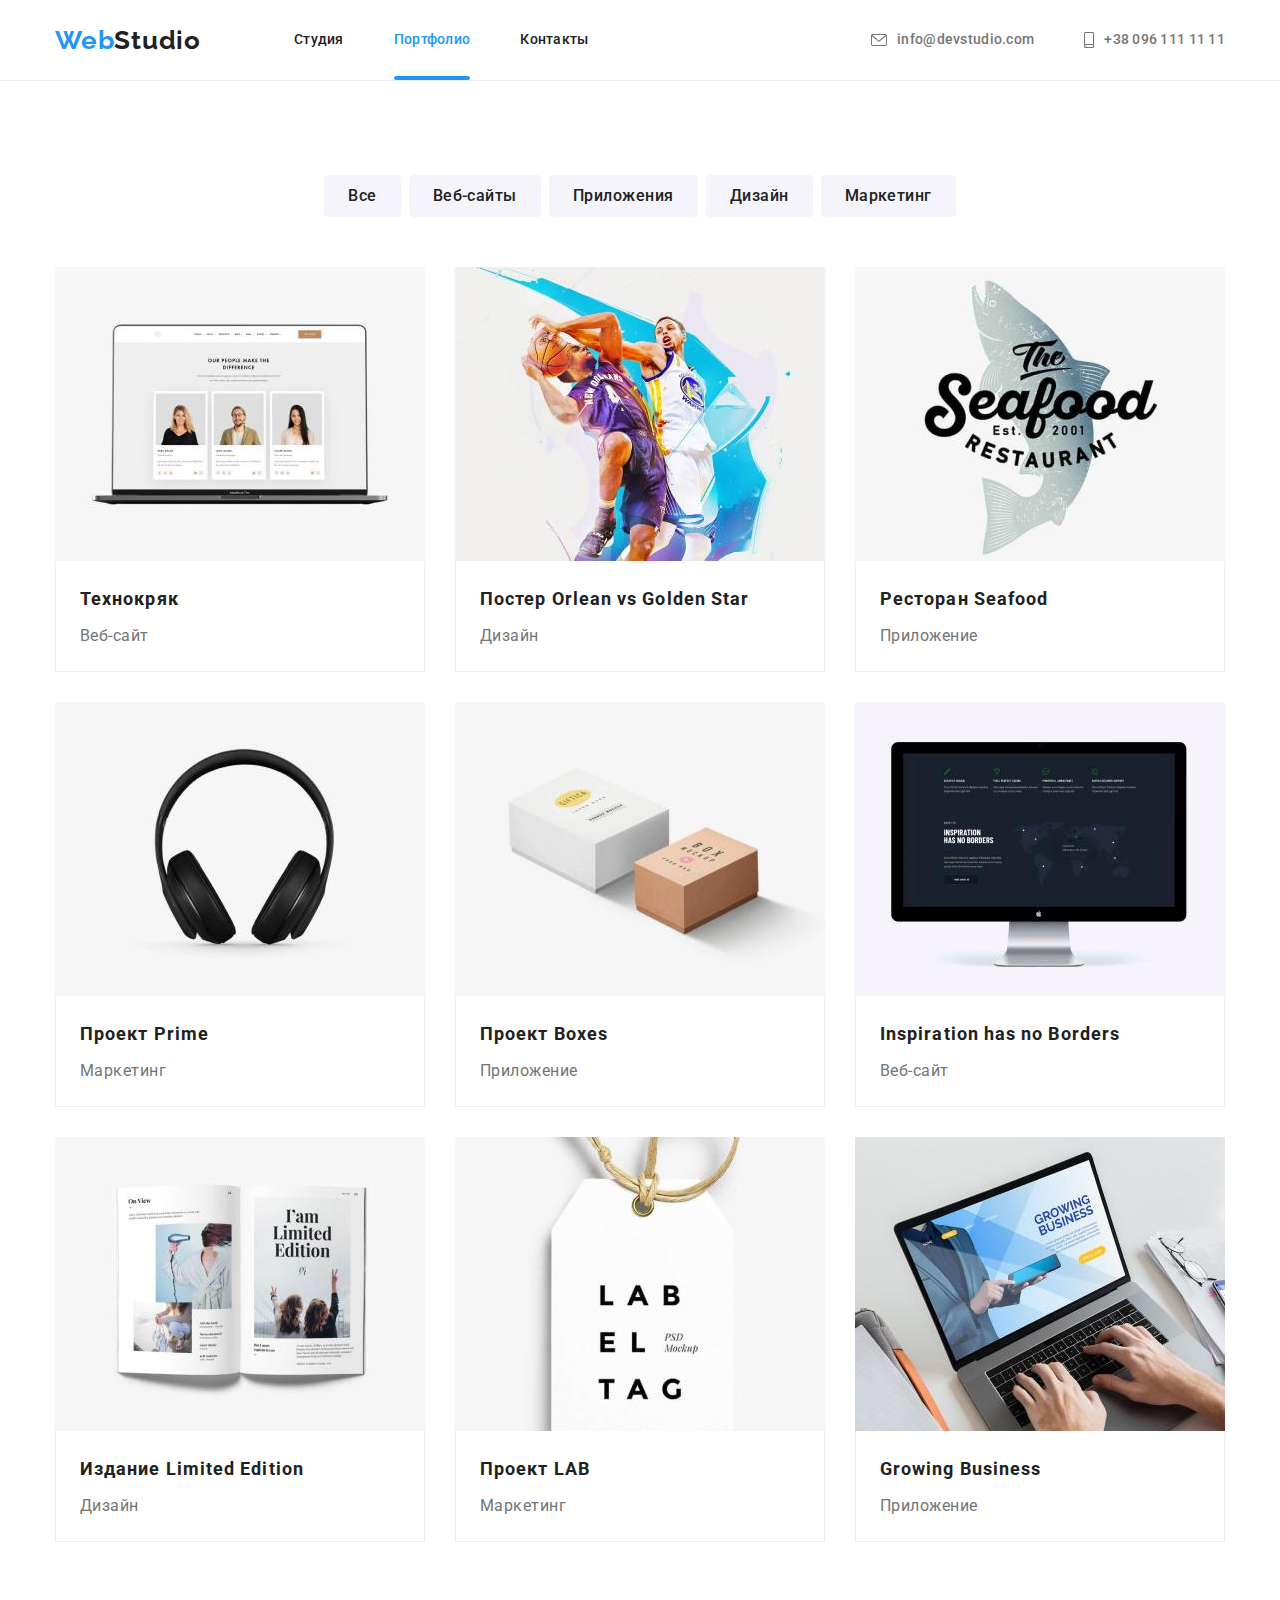
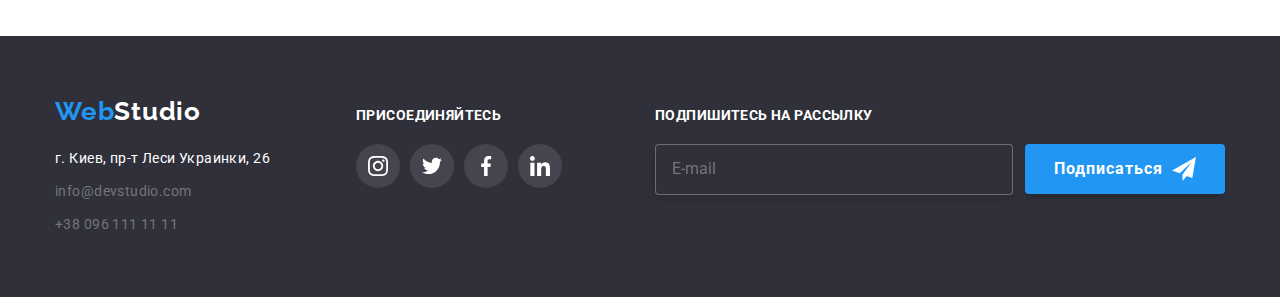
==== portfolio.html @ 4d1f136a "Implemented BEM" ====
<!DOCTYPE html>
<html lang="ru">
  <head>
    <meta charset="UTF-8" />
    <meta http-equiv="X-UA-Compatible" content="IE=edge" />
    <meta name="viewport" content="width=device-width, initial-scale=1.0" />
    <title>Портфолио</title>
    <link rel="preconnect" href="https://fonts.googleapis.com" />
    <link rel="preconnect" href="https://fonts.gstatic.com" crossorigin />
    <link
      href="https://fonts.googleapis.com/css2?family=Raleway:wght@700&family=Roboto:wght@400;500;700;900&display=swap"
      rel="stylesheet"
    />
    <link
      rel="stylesheet"
      href="https://cdnjs.cloudflare.com/ajax/libs/modern-normalize/1.1.0/modern-normalize.css"
    />
    <link rel="stylesheet" href="./css/styles.css" />
  </head>
  <body>
    <!--Шапка сайта-->
    <header class="header">
      <div class="header-container container">
        <a href="./index.html" class="logo header__logo link"
          >Web<span class="header__logo--black">Studio</span></a
        >
        <nav class="site-nav">
          <ul class="site-nav__list">
            <li class="site-nav__item">
              <a class="site-nav__link" href="./index.html">Студия</a>
            </li>
            <li class="site-nav__item">
              <a class="site-nav__link current" href="./portfolio.html"
                >Портфолио</a
              >
            </li>
            <li class="site-nav__item">
              <a class="site-nav__link" href="">Контакты</a>
            </li>
          </ul>
        </nav>
        <ul class="contact-list">
          <li class="contact__item">
            <a class="contact__link" href="mailto:info@devstudio.com"
              ><svg class="contact__icon" width="16px" height="12px">
                <use
                  href="./images/symbol-defs.svg#icon-contact-envelope"
                ></use>
              </svg>
              info@devstudio.com</a
            >
          </li>
          <li class="contact__item">
            <a class="contact__link" href="tel:+380961111111"
              ><svg class="contact__icon" width="10px" height="16px">
                <use
                  href="./images/symbol-defs.svg#icon-contact-smartphone"
                ></use>
              </svg>
              +38 096 111 11 11</a
            >
          </li>
        </ul>
      </div>
    </header>
    <!-- Содержимое сайта -->
    <main>
      <!-- Портфолио -->
      <section class="section">
        <div class="container">
          <h1 class="visually-hidden">Наше портфолио</h1>
          <ul class="filter__list">
            <li class="filter__item">
              <button class="filter__btn" type="button">Все</button>
            </li>
            <li class="filter__item">
              <button class="filter__btn" type="button">Веб-сайты</button>
            </li>
            <li class="filter__item">
              <button class="filter__btn" type="button">Приложения</button>
            </li>
            <li class="filter__item">
              <button class="filter__btn" type="button">Дизайн</button>
            </li>
            <li class="filter__item">
              <button class="filter__btn" type="button">Маркетинг</button>
            </li>
          </ul>
          <ul class="portfolio">
            <li class="portfolio__item">
              <a class="portfolio__link" href="">
                <div class="portfolio__card-wrap">
                  <img
                    src="./images/portfolio-1.jpg"
                    alt="Веб-сайт Технокряк"
                    width="370"
                    height="294"
                  />
                  <p class="portfolio__card-overview">
                    Технокряк это современная площадка распространения
                    коронавируса. Компании используют эту платформу для
                    цифрового шпионажа и атак на защищённые сервера конкурентов.
                  </p>
                </div>
                <div class="portfolio__card">
                  <h2 class="portfolio__title">Технокряк</h2>
                  <p class="portfolio__text">Веб-сайт</p>
                </div>
              </a>
            </li>
            <li class="portfolio__item">
              <a class="portfolio__link" href="">
                <div class="portfolio__card-wrap">
                  <img
                    src="./images/portfolio-2.jpg"
                    alt="Дизайн баскетбольного постера"
                    width="370"
                    height="294"
                  />
                  <p class="portfolio__card-overview">
                    Lorem, ipsum dolor sit amet consectetur adipisicing elit.
                    Iure excepturi dolore esse tempora ex error dicta autem
                    officiis, itaque doloremque!
                  </p>
                </div>
                <div class="portfolio__card">
                  <h2 class="portfolio__title">
                    Постер <span lang="en">Orlean vs Golden Star</span>
                  </h2>
                  <p class="portfolio__text">Дизайн</p>
                </div>
              </a>
            </li>
            <li class="portfolio__item">
              <a class="portfolio__link" href="">
                <div class="portfolio__card-wrap">
                  <img
                    src="./images/portfolio-3.jpg"
                    alt="Приложение для ресторана морской кухни"
                    width="370"
                    height="294"
                  />
                  <p class="portfolio__card-overview">
                    Lorem, ipsum dolor sit amet consectetur adipisicing elit.
                    Iure excepturi dolore esse tempora ex error dicta autem
                    officiis, itaque doloremque!
                  </p>
                </div>
                <div class="portfolio__card">
                  <h2 class="portfolio__title">
                    Ресторан <span lang="en">Seafood</span>
                  </h2>
                  <p class="portfolio__text">Приложение</p>
                </div>
              </a>
            </li>
            <li class="portfolio__item">
              <a class="portfolio__link" href="">
                <div class="portfolio__card-wrap">
                  <img
                    src="./images/portfolio-4.jpg"
                    alt="Маркетинг товаров"
                    width="370"
                    height="294"
                  />
                  <p class="portfolio__card-overview">
                    Lorem, ipsum dolor sit amet consectetur adipisicing elit.
                    Iure excepturi dolore esse tempora ex error dicta autem
                    officiis, itaque doloremque!
                  </p>
                </div>
                <div class="portfolio__card">
                  <h2 class="portfolio__title">
                    Проект <span lang="en">Prime</span>
                  </h2>
                  <p class="portfolio__text">Маркетинг</p>
                </div>
              </a>
            </li>
            <li class="portfolio__item">
              <a class="portfolio__link" href="">
                <div class="portfolio__card-wrap">
                  <img
                    src="./images/portfolio-5.jpg"
                    alt="Приложение Проект Коробки"
                    width="370"
                    height="294"
                  />
                  <p class="portfolio__card-overview">
                    Lorem, ipsum dolor sit amet consectetur adipisicing elit.
                    Iure excepturi dolore esse tempora ex error dicta autem
                    officiis, itaque doloremque!
                  </p>
                </div>
                <div class="portfolio__card">
                  <h2 class="portfolio__title">
                    Проект <span lang="en">Boxes</span>
                  </h2>
                  <p class="portfolio__text">Приложение</p>
                </div>
              </a>
            </li>
            <li class="portfolio__item">
              <a class="portfolio__link" href="">
                <div class="portfolio__card-wrap">
                  <img
                    src="./images/portfolio-6.jpg"
                    alt="Веб-сайт"
                    width="370"
                    height="294"
                  />
                  <p class="portfolio__card-overview">
                    Lorem, ipsum dolor sit amet consectetur adipisicing elit.
                    Iure excepturi dolore esse tempora ex error dicta autem
                    officiis, itaque doloremque!
                  </p>
                </div>
                <div class="portfolio__card">
                  <h2 class="portfolio__title" lang="en">
                    Inspiration has no Borders
                  </h2>
                  <p class="portfolio__text">Веб-сайт</p>
                </div>
              </a>
            </li>
            <li class="portfolio__item">
              <a class="portfolio__link" href="">
                <div class="portfolio__card-wrap">
                  <img
                    src="./images/portfolio-7.jpg"
                    alt="Дизайн журнала"
                    width="370"
                    height="294"
                  />
                  <p class="portfolio__card-overview">
                    Lorem, ipsum dolor sit amet consectetur adipisicing elit.
                    Iure excepturi dolore esse tempora ex error dicta autem
                    officiis, itaque doloremque!
                  </p>
                </div>
                <div class="portfolio__card">
                  <h2 class="portfolio__title">
                    Издание <span lang="en">Limited Edition</span>
                  </h2>
                  <p class="portfolio__text">Дизайн</p>
                </div>
              </a>
            </li>
            <li class="portfolio__item">
              <a class="portfolio__link" href="">
                <div class="portfolio__card-wrap">
                  <img
                    src="./images/portfolio-8.jpg"
                    alt="Дизайн бренда"
                    width="370"
                    height="294"
                  />
                  <p class="portfolio__card-overview">
                    Lorem, ipsum dolor sit amet consectetur adipisicing elit.
                    Iure excepturi dolore esse tempora ex error dicta autem
                    officiis, itaque doloremque!
                  </p>
                </div>
                <div class="portfolio__card">
                  <h2 class="portfolio__title">Проект <span>LAB</span></h2>
                  <p class="portfolio__text">Маркетинг</p>
                </div>
              </a>
            </li>
            <li class="portfolio__item">
              <a class="portfolio__link" href="">
                <div class="portfolio__card-wrap">
                  <img
                    src="./images/portfolio-9.jpg"
                    alt="Приложение для развития бизнеса"
                    width="370"
                    height="294"
                  />
                  <p class="portfolio__card-overview">
                    Lorem, ipsum dolor sit amet consectetur adipisicing elit.
                    Iure excepturi dolore esse tempora ex error dicta autem
                    officiis, itaque doloremque!
                  </p>
                </div>
                <div class="portfolio__card">
                  <h2 class="portfolio__title" lang="en">Growing Business</h2>
                  <p class="portfolio__text">Приложение</p>
                </div>
              </a>
            </li>
          </ul>
        </div>
      </section>
    </main>
    <!--Подвал сайта-->
    <footer class="footer">
      <div class="footer-container container">
        <div class="footer-address">
          <a href="./index.html" class="logo footer__logo link"
            >Web<span class="footer__logo--white">Studio</span></a
          >
          <address class="address">
            <ul class="address__list">
              <li class="address__item">
                <a
                  class="address__link text-white"
                  href="https://www.google.com/maps/place/%D0%B1%D1%83%D0%BB.+%D0%9B%D0%B5%D1%81%D0%B8+%D0%A3%D0%BA%D1%80%D0%B0%D0%B8%D0%BD%D0%BA%D0%B8,+26,+%D0%9A%D0%B8%D0%B5%D0%B2,+%D0%A3%D0%BA%D1%80%D0%B0%D0%B8%D0%BD%D0%B0,+02000/@50.4265841,30.5361971,17z/data=!3m1!4b1!4m5!3m4!1s0x40d4cf0e033ecbe9:0x57a4dffefec77da0!8m2!3d50.4265807!4d30.5383858"
                  target="_blank"
                  rel="noreferrer noopener"
                  >г. Киев, пр-т Леси Украинки, 26</a
                >
              </li>
              <li class="address__item">
                <a
                  class="address__link text-grey"
                  href="mailto:info@devstudio.com"
                  >info@devstudio.com</a
                >
              </li>
              <li class="address__item">
                <a class="address__link text-grey" href="tel:+380961111111"
                  >+38 096 111 11 11</a
                >
              </li>
            </ul>
          </address>
        </div>
        <div class="footer-social">
          <h2 class="footer__title">Присоединяйтесь</h2>
          <ul class="social-list">
            <li class="social__item">
              <a class="social__link social__link--gray-background" href=""
                ><svg
                  class="social__icon social__icon--white"
                  width="20px"
                  height="20px"
                >
                  <use href="./images/symbol-defs.svg#icon-instagram"></use>
                </svg>
              </a>
            </li>
            <li class="social__item">
              <a class="social__link social__link--gray-background" href=""
                ><svg
                  class="social__icon social__icon--white"
                  width="20px"
                  height="20px"
                >
                  <use href="./images/symbol-defs.svg#icon-twitter"></use>
                </svg>
              </a>
            </li>
            <li class="social__item">
              <a class="social__link social__link--gray-background" href=""
                ><svg
                  class="social__icon social__icon--white"
                  width="20px"
                  height="20px"
                >
                  <use href="./images/symbol-defs.svg#icon-facebook"></use>
                </svg>
              </a>
            </li>
            <li class="social__item">
              <a class="social__link social__link--gray-background" href=""
                ><svg
                  class="social__icon social__icon--white"
                  width="20px"
                  height="20px"
                >
                  <use href="./images/symbol-defs.svg#icon-linkedin"></use>
                </svg>
              </a>
            </li>
          </ul>
        </div>
        <div class="subscribe">
          <h2 class="footer__title">Подпишитесь на рассылку</h2>
          <form
            action="#"
            class="subscribe__form"
            name="subscribe-form"
            autocomplete="on"
          >
            <label class="subscribe__email-field" for="email">
              <input
                class="subscribe__email-input"
                type="email"
                name="email"
                placeholder="E-mail"
                pattern="[a-z0-9._%+-]+@[a-z0-9.-]+\.[a-z]{2,4}$"
                title="mail@gmail.com"
              />
            </label>
            <button class="btn subscribe__button" type="submit">
              Подписаться
              <svg class="icon-subscribe" width="24px" height="24px">
                <use href="./images/symbol-defs.svg#icon-subscribe"></use>
              </svg>
            </button>
          </form>
        </div>
      </div>
    </footer>
  </body>
</html>
---- css/styles.css ----
:root {
  --active-color: #2196f3;
  --hover-color: #188ce8;
  --inactive-color: #f5f4fa;
  --white: #ffffff;
  --primary-font-color: #212121;
  --secondary-font-color: #757575;
  --background-grey-color: #2f303a;
}

/* Обнуление и установка блочной модели на весь документ */

*,
*::before,
*::after {
  box-sizing: border-box;
}

h1,
h2,
h3,
h4,
h5,
h6,
p,
ul {
  padding: 0;
  margin: 0;
}

ul {
  list-style: none;
}

a {
  text-decoration: none;
}

/* Common styles */

body {
  font-family: 'roboto', sans-serif;
}

button {
  cursor: pointer;
}

.btn {
  font-weight: 700;
  font-size: 16px;
  line-height: 1.88;
  letter-spacing: 0.06em;
  box-shadow: 0px 4px 4px rgba(0, 0, 0, 0.15);
  border-radius: 4px;
  border: transparent;
  color: var(--white);
  background-color: var(--active-color);
  min-width: 200px;
  height: 50px;
  transition: background-color 250ms cubic-bezier(0.4, 0, 0.2, 1);
}

.btn:hover,
.btn:focus {
  background-color: var(--hover-color);
}

.container {
  width: 1200px;
  padding-left: 15px;
  padding-right: 15px;
  margin-left: auto;
  margin-right: auto;
}

img {
  display: block;
  max-width: 100%;
  height: auto;
}

.section {
  padding-top: 94px;
  padding-bottom: 94px;
}

.section-title {
  font-weight: 700;
  font-size: 36px;
  line-height: 1.67;
  letter-spacing: 0.03em;
  color: var(--primary-font-color);
  margin-bottom: 50px;
  text-align: center;
}

.text-white {
  color: var(--white);
}

.text-grey {
  color: var(--secondary-font-color);
}

.visually-hidden {
  position: absolute;
  white-space: nowrap;
  width: 1px;
  height: 1px;
  overflow: hidden;
  border: 0;
  padding: 0;
  clip: rect(0 0 0 0);
  clip-path: inset(50%);
  margin: -1px;
}

/* Header and Footer logo */

.logo {
  font-family: 'raleway', sans-serif;
  font-weight: 700;
  font-size: 26px;
  line-height: 1.19;
  letter-spacing: 0.03em;
  color: var(--active-color);
}

.header__logo {
  margin-right: 93px;
}

.header__logo--black {
  color: var(--primary-font-color);
}

.footer__logo {
  margin-bottom: 20px;
  display: block;
}

.footer__logo--white {
  color: var(--white);
}

/* Header */

.header {
  border-bottom: 1px solid #ececec;
}

.header-container {
  display: flex;
  align-items: center;
}

.site-nav__list {
  display: flex;
}

.site-nav__item:not(:last-child) {
  margin-right: 50px;
}

.site-nav__link {
  font-weight: 500;
  font-size: 14px;
  line-height: 1.14;
  letter-spacing: 0.02em;
  color: var(--primary-font-color);
  display: block;
  padding-top: 32px;
  padding-bottom: 32px;

  transition: color 250ms cubic-bezier(0.4, 0, 0.2, 1);
}

.site-nav__link:hover,
.site-nav__link:focus {
  color: var(--active-color);
}

.site-nav__link.current {
  position: relative;
  color: var(--active-color);
}

.site-nav__link.current::after {
  position: absolute;
  content: '';
  background-color: var(--active-color);
  width: 100%;
  height: 4px;
  border-radius: 2px;
  left: 0;
  bottom: 0;
}

.contact-list {
  display: flex;
  margin-left: auto;
}

.contact__item:not(:last-child) {
  margin-right: 50px;
}

.contact__link {
  font-weight: 500;
  font-size: 14px;
  line-height: 1.14;
  letter-spacing: 0.02em;
  color: var(--secondary-font-color);
  display: flex;
  align-items: center;
  padding-top: 32px;
  padding-bottom: 32px;

  transition: color 250ms cubic-bezier(0.4, 0, 0.2, 1);
}

.contact__icon {
  margin-right: 10px;
  fill: currentColor;
}

.contact__link:hover,
.contact__link:focus {
  color: var(--active-color);
}

/* Hero section */

.overlay {
  padding: 200px 0;
  max-width: 1600px;
  margin-left: auto;
  margin-right: auto;
  background-color: var(--background-grey-color);
  background-image: linear-gradient(
      to right,
      rgba(47, 48, 58, 0.4),
      rgba(47, 48, 58, 0.4)
    ),
    url(../images/hero-bgd.jpg);
  background-size: cover;
  background-repeat: no-repeat;
  background-position: center;
}

.hero-container {
  display: flex;
  flex-direction: column;
}

.hero__title {
  display: block;
  font-weight: 900;
  font-size: 44px;
  line-height: 1.5;
  letter-spacing: 0.06em;
  text-transform: uppercase;
  color: var(--white);
  max-width: 696px;
  text-align: center;
  margin-bottom: 30px;
  margin-left: auto;
  margin-right: auto;
}

.hero__btn {
  display: inline-block;
  margin-left: auto;
  margin-right: auto;
}

/* Work methods */

.methods-list {
  display: flex;
}

.methods__item:not(:last-child) {
  margin-right: 30px;
}

.methods__title {
  font-weight: 700;
  font-size: 14px;
  line-height: 1.14;
  letter-spacing: 0.03em;
  text-transform: uppercase;
  color: var(--primary-font-color);
  width: 270px;
  margin-bottom: 10px;
}

.methods__info {
  font-size: 14px;
  line-height: 1.71;
  letter-spacing: 0.03em;
  color: var(--secondary-font-color);
  width: 270px;
}

.methods__icon {
  display: flex;
  width: 100%;
  height: 120px;
  margin-bottom: 30px;
  background-color: var(--inactive-color);
  border-radius: 4px;
  align-items: center;
  justify-content: center;
}

/* Activities section */

.activities {
  padding-top: 0;
}

.activities-list {
  display: flex;
  justify-content: space-between;
}

.activities__item {
  position: relative;
}

.activities__title {
  position: absolute;
  bottom: 0;
  left: 0;

  display: flex;
  align-items: center;
  justify-content: center;
  width: 100%;
  height: 70px;

  font-weight: 700;
  font-size: 14px;
  line-height: 1.14;
  letter-spacing: 0.03em;
  text-transform: uppercase;
  color: var(--white);
  background-color: rgba(47, 48, 58, 0.8);
}

/* Team section */

.team {
  background-color: var(--inactive-color);
}

.team-list {
  display: flex;
}

.team__item {
  background-color: var(--white);
  box-shadow: 0px 1px 3px rgba(0, 0, 0, 0.12), 0px 1px 1px rgba(0, 0, 0, 0.14),
    0px 2px 1px rgba(0, 0, 0, 0.2);
  border-radius: 0px 0px 4px 4px;
}

.team__item:not(:last-child) {
  margin-right: 30px;
}

.team__info {
  padding-top: 30px;
  padding-bottom: 30px;
}

.team__name {
  font-weight: 500;
  font-size: 16px;
  line-height: 1.19;
  letter-spacing: 0.03em;
  color: var(--primary-font-color);
  text-align: center;
  margin-bottom: 10px;
}

.team__role {
  font-size: 16px;
  line-height: 1.19;
  letter-spacing: 0.03em;
  color: var(--secondary-font-color);
  text-align: center;
  margin-bottom: 16px;
}

.social-list {
  display: flex;
  align-items: center;
  justify-content: center;
}

.social__item {
  width: 44px;
  height: 44px;
  border-radius: 50%;
}

.social__item:not(:last-child) {
  margin-right: 10px;
}

.social__link {
  display: flex;
  width: 100%;
  height: 100%;
  border-radius: 50%;
  align-items: center;
  justify-content: center;

  transition: background-color 250ms cubic-bezier(0.4, 0, 0.2, 1);
}

.social__link:hover,
.social__link:focus {
  background-color: var(--active-color);
}

.social__icon {
  fill: #afb1b8;

  transition: fill 250ms cubic-bezier(0.4, 0, 0.2, 1);
}

.social__link:hover .social-icon,
.social__link:focus .social-icon {
  fill: var(--white);
}

/* Client section */

.client__list {
  display: flex;
  justify-content: space-between;
}

.client__item {
  display: block;
  height: 92px;
}

.client__link {
  display: flex;
  justify-content: center;
  align-items: center;
  width: 170px;
  height: 92px;
  border: 1px solid #afb1b8;
  border-radius: 4px;

  transition: border 250ms cubic-bezier(0.4, 0, 0.2, 1);
}

.client__logo {
  fill: #afb1b8;

  transition: fill 250ms cubic-bezier(0.4, 0, 0.2, 1);
}

.client__link:hover,
.client__link:focus {
  border: 1px solid var(--active-color);
}

.client__link:hover .client__logo,
.client__link:focus .client__logo {
  fill: var(--active-color);
}

/* Portfolio */

.filter__list {
  display: flex;
  justify-content: center;
  margin-bottom: 50px;
}

.filter__item:not(:last-child) {
  margin-right: 8px;
}

.filter__btn {
  display: inline-block;
  font-weight: 500;
  font-size: 16px;
  line-height: 1.63;
  letter-spacing: 0.03em;
  color: var(--primary-font-color);
  background-color: var(--inactive-color);
  padding: 6px 22px;
  border-radius: 4px;
  border-color: transparent;

  transition: background-color 250ms cubic-bezier(0.4, 0, 0.2, 1),
    color 250ms cubic-bezier(0.4, 0, 0.2, 1),
    box-shadow 250ms cubic-bezier(0.4, 0, 0.2, 1);
}

.filter__btn:focus,
.filter__btn:hover {
  color: var(--white);
  background-color: var(--active-color);
  box-shadow: 0px 3px 1px rgba(0, 0, 0, 0.1), 0px 1px 2px rgba(0, 0, 0, 0.08),
    0px 2px 2px rgba(0, 0, 0, 0.12);
}

.portfolio {
  display: flex;
  flex-wrap: wrap;
}

.portfolio__item {
  width: calc((100% - 60px) / 3);
  margin-right: 30px;
  margin-bottom: 30px;
  background: var(--white);
}

.portfolio__item:nth-child(3n) {
  margin-right: 0;
}

.portfolio__item:nth-last-child(-n + 3) {
  margin-bottom: 0;
}

.portfolio__link {
  display: block;
}

.portfolio__link:hover,
.portfolio__link:focus {
  box-shadow: 0px 1px 1px rgba(0, 0, 0, 0.12), 0px 4px 4px rgba(0, 0, 0, 0.06),
    1px 4px 6px rgba(0, 0, 0, 0.16);
}

.portfolio__link:hover .portfolio__card-overview,
.portfolio__link:focus .portfolio__card-overview {
  transform: translateY(0);
}

.portfolio__card-wrap {
  position: relative;
  overflow: hidden;
}

.portfolio__card-overview {
  display: block;
  overflow: hidden;
  position: absolute;
  bottom: 0;
  left: 0;
  width: 100%;
  height: 100%;
  padding: 63px 24px;
  font-weight: 400;
  font-size: 18px;
  line-height: 1.56;
  letter-spacing: 0.03em;
  color: var(--white);
  background-color: rgba(33, 150, 243, 0.9);

  transform: translateY(100%);
  transition: transform 250ms cubic-bezier(0.4, 0, 0.2, 1);
}

.portfolio__card {
  border-left: 1px solid #eee;
  border-right: 1px solid #eee;
  border-bottom: 1px solid #eee;
  padding: 20px 24px;
}

.portfolio__title {
  font-weight: 700;
  font-size: 18px;
  line-height: 2;
  letter-spacing: 0.06em;
  color: var(--primary-font-color);
  margin-bottom: 4px;
}

.portfolio__text {
  font-size: 16px;
  line-height: 1.88;
  letter-spacing: 0.03em;
  color: var(--secondary-font-color);
}

/* Footer */

.footer {
  background-color: var(--background-grey-color);
  padding: 60px 0;
}

.footer-container {
  display: flex;
  align-items: baseline;
}

.footer-address {
  flex-grow: 1;
  margin-right: 70px;
}

.address__link {
  font-size: 14px;
  font-style: normal;
  line-height: 1.71;
  letter-spacing: 0.03em;
  display: block;

  transition: color 250ms cubic-bezier(0.4, 0, 0.2, 1);
}

.address__item:not(:last-child) {
  margin-bottom: 9px;
}

.address__link:hover,
.address__link:focus {
  color: var(--active-color);
}

.footer-social {
  margin-right: 93px;
}

.footer__title {
  font-weight: 700;
  font-size: 14px;
  line-height: 1.14;
  letter-spacing: 0.03em;
  text-transform: uppercase;
  color: var(--white);
  margin-bottom: 20px;
}

.social__icon--white {
  fill: var(--white);
}

.social__link--gray-background {
  background-color: rgba(255, 255, 255, 0.1);
}

/* Sign-up field */

.subscribe__form {
  display: flex;
  align-items: center;
}

.subscribe__email-field {
  margin-right: 12px;
}

.subscribe__email-input {
  min-width: 358px;
  min-height: 50px;
  padding: 15px 16px;
  align-items: center;
  justify-content: center;
  color: var(--white);
  border: 1px solid rgba(255, 255, 255, 0.3);
  box-sizing: border-box;
  filter: drop-shadow(0px 4px 4px rgba(0, 0, 0, 0.15));
  border-radius: 4px;
  background: var(--background-grey-color);

  transition: border-color 250ms cubic-bezier(0.4, 0, 0.2, 1);
}

.subscribe__email-input:focus {
  outline: none;
  border-color: var(--active-color);
}

.subscribe__button {
  display: flex;
  align-items: center;
  justify-content: space-between;
  padding: 10px 29px;
}

/* Модальное окно и бэкдроп*/

.backdrop {
  position: fixed;
  top: 0;
  left: 0;
  width: 100%;
  height: 100%;
  background-color: rgba(0, 0, 0, 0.2);
  z-index: 2;

  opacity: 1;
  transition: opacity 250ms cubic-bezier(0.4, 0, 0.2, 1);
}

.backdrop.is-hidden {
  opacity: 0;
  pointer-events: none;
}

.backdrop.is-hidden .modal {
  transform: translate(-50%, -50%) scale(0.5);
}

.modal {
  position: absolute;
  top: 50%;
  left: 50%;
  transform: translate(-50%, -50%) scale(1);

  transition: transform 250ms cubic-bezier(0.4, 0, 0.2, 1);

  min-width: 528px;
  min-height: 581px;
  background-color: white;
  box-shadow: 0px 1px 3px rgba(0, 0, 0, 0.12), 0px 1px 1px rgba(0, 0, 0, 0.14),
    0px 2px 1px rgba(0, 0, 0, 0.2);
  border-radius: 4px;
}

.modal__close-btn {
  cursor: pointer;
  display: flex;
  justify-content: center;
  align-items: center;
  position: absolute;
  top: 8px;
  right: 8px;
  height: 30px;
  width: 30px;
  border-radius: 50%;
  border: 1px solid rgba(0, 0, 0, 0.1);
  background-color: white;
}

.modal__close-btn-icon {
  fill: black;
  transition: fill 250ms cubic-bezier(0.4, 0, 0.2, 1);
}

.modal__close-btn:hover .modal__close-btn-icon,
.modal__close-btn:focus .modal__close-btn-icon {
  fill: var(--active-color);
}

.modal__form {
  display: flex;
  flex-direction: column;
  padding: 40px;
}

.modal__form-header {
  font-weight: 700;
  font-size: 20px;
  line-height: 1.15;
  text-align: center;
  letter-spacing: 0.03em;
  margin-bottom: 12px;
  color: var(--primary-font-color);
}

.modal__form-wrapper {
  position: relative;
  margin-top: 4px;
  display: block;
}

.modal__form-input {
  width: 100%;
  height: 40px;
  padding-left: 38px;
  border: 1px solid rgba(33, 33, 33, 0.2);
  border-radius: 4px;
  transition: border-color 250ms cubic-bezier(0.4, 0, 0.2, 1);
}

.modal__form-input:focus {
  outline: none;
  border-color: var(--active-color);
}

.modal__form-input:focus + .modal__form-icon {
  fill: var(--active-color);
}

.modal__form-field {
  position: relative;
  font-size: 12px;
  line-height: 1.17;
  letter-spacing: 0.01em;
  color: var(--secondary-font-color);
  margin-bottom: 10px;
}

.modal__form-icon {
  display: inline-block;
  position: absolute;
  top: 50%;
  left: 15px;
  transform: translateY(-50%);
  transition: fill 250ms cubic-bezier(0.4, 0, 0.2, 1);
}

.modal__form-comment {
  display: block;
  padding: 12px 16px;
  margin-top: 4px;
  width: 100%;
  min-height: 120px;
  border: 1px solid rgba(33, 33, 33, 0.2);
  border-radius: 4px;
  resize: none;
  overflow: auto;
  transition: border-color 250ms cubic-bezier(0.4, 0, 0.2, 1);
}

.modal__form-comment::placeholder {
  font-size: 14px;
  line-height: 1.14;
  letter-spacing: 0.01em;
  color: rgba(117, 117, 117, 0.5);
}

.modal__form-comment:focus {
  outline: none;
  border-color: var(--active-color);
}

.modal__form-checkbox-label {
  display: flex;
  align-items: center;
  justify-content: center;
  margin-top: 10px;
  margin-bottom: 30px;
  font-size: 14px;
  line-height: 1.71;
  letter-spacing: 0.03em;
  color: var(--secondary-font-color);
}

.modal__form-checkbox-label::before {
  content: '';
  display: inline-block;
  width: 16px;
  height: 15px;
  border: 2px solid #303030;
  cursor: pointer;
  border-radius: 2px;
  margin-right: 7px;

  transition: border-color 250ms cubic-bezier(0.4, 0, 0.2, 1),
    background-color 250ms cubic-bezier(0.4, 0, 0.2, 1);
}

.modal__form-checkbox:checked + .modal__form-checkbox-label::before {
  background-color: var(--active-color);
  background-image: url('../images/icon-check.svg');
  background-position: center;
  border-color: var(--active-color);
}

.modal__terms-text {
  text-decoration: underline;
  color: var(--active-color);
  margin-left: 5px;
}

.modal__submit-button {
  display: block;
  margin-right: auto;
  margin-left: auto;
}
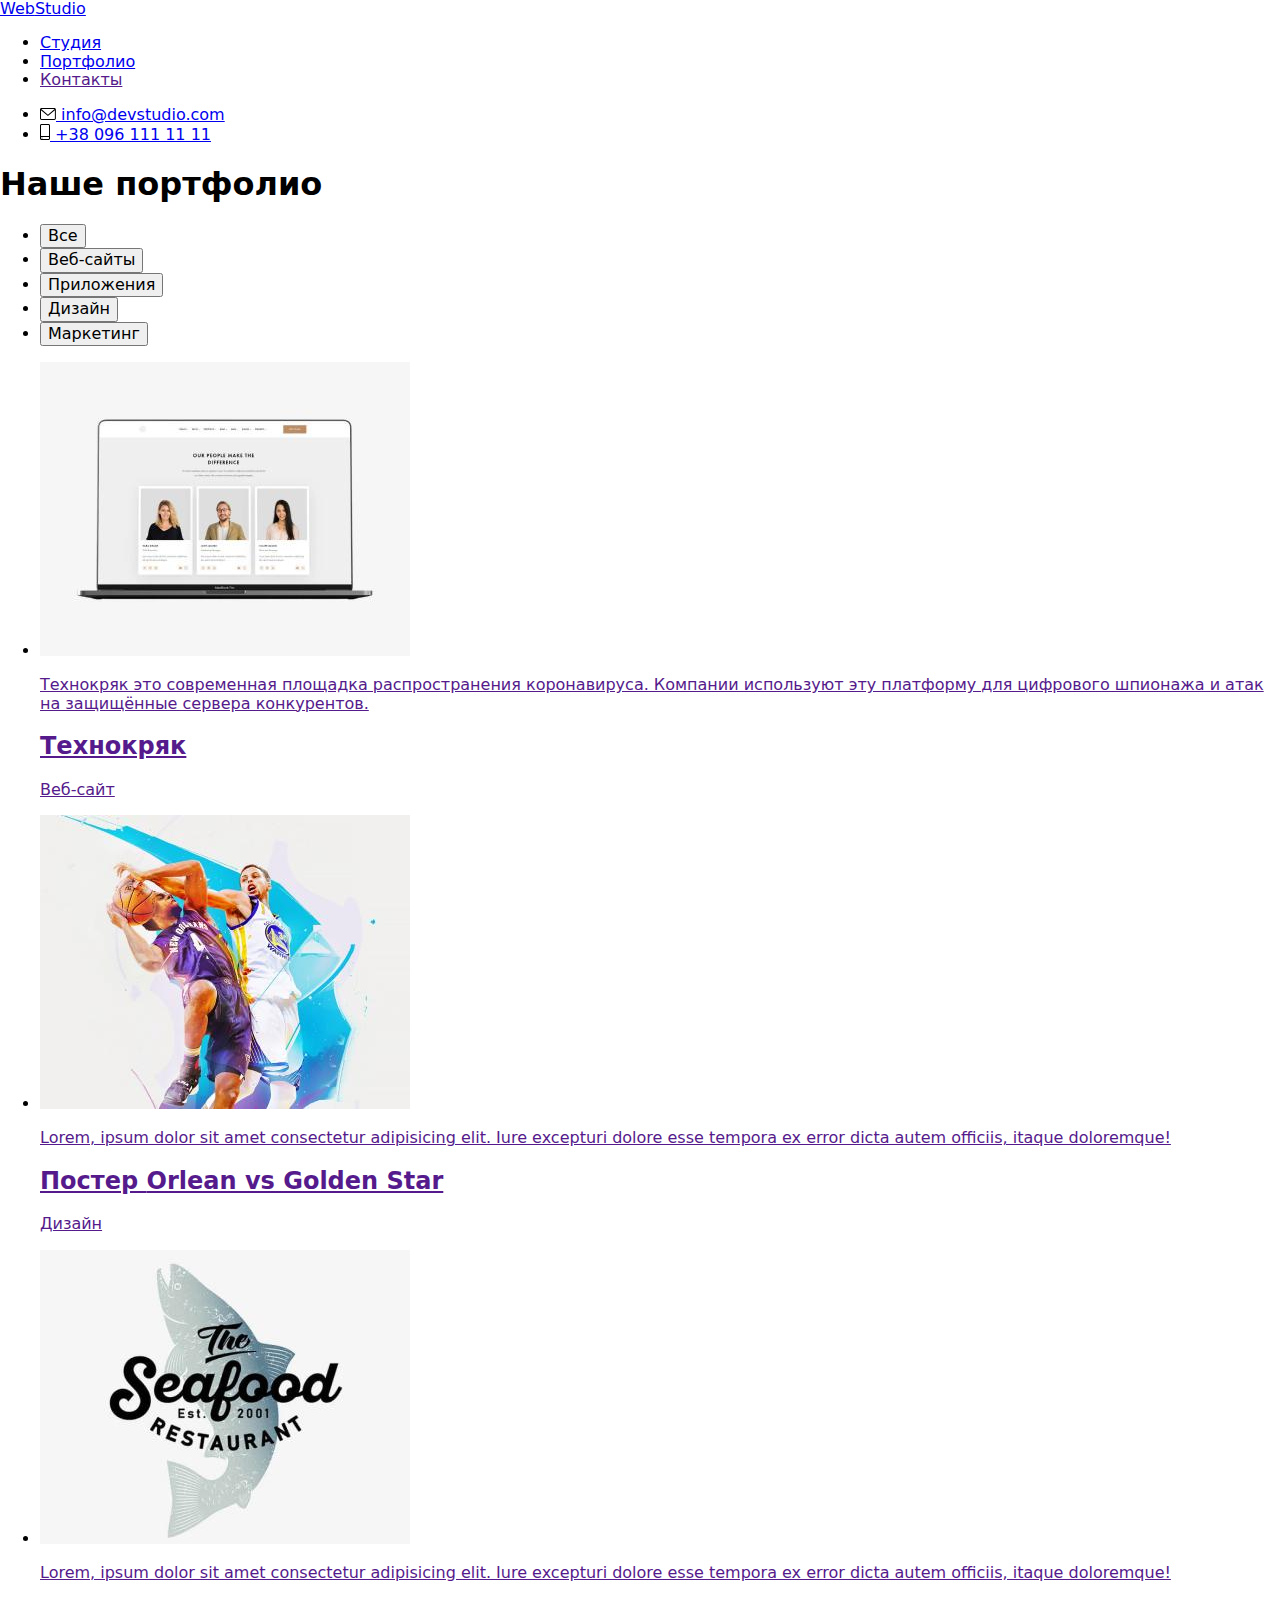
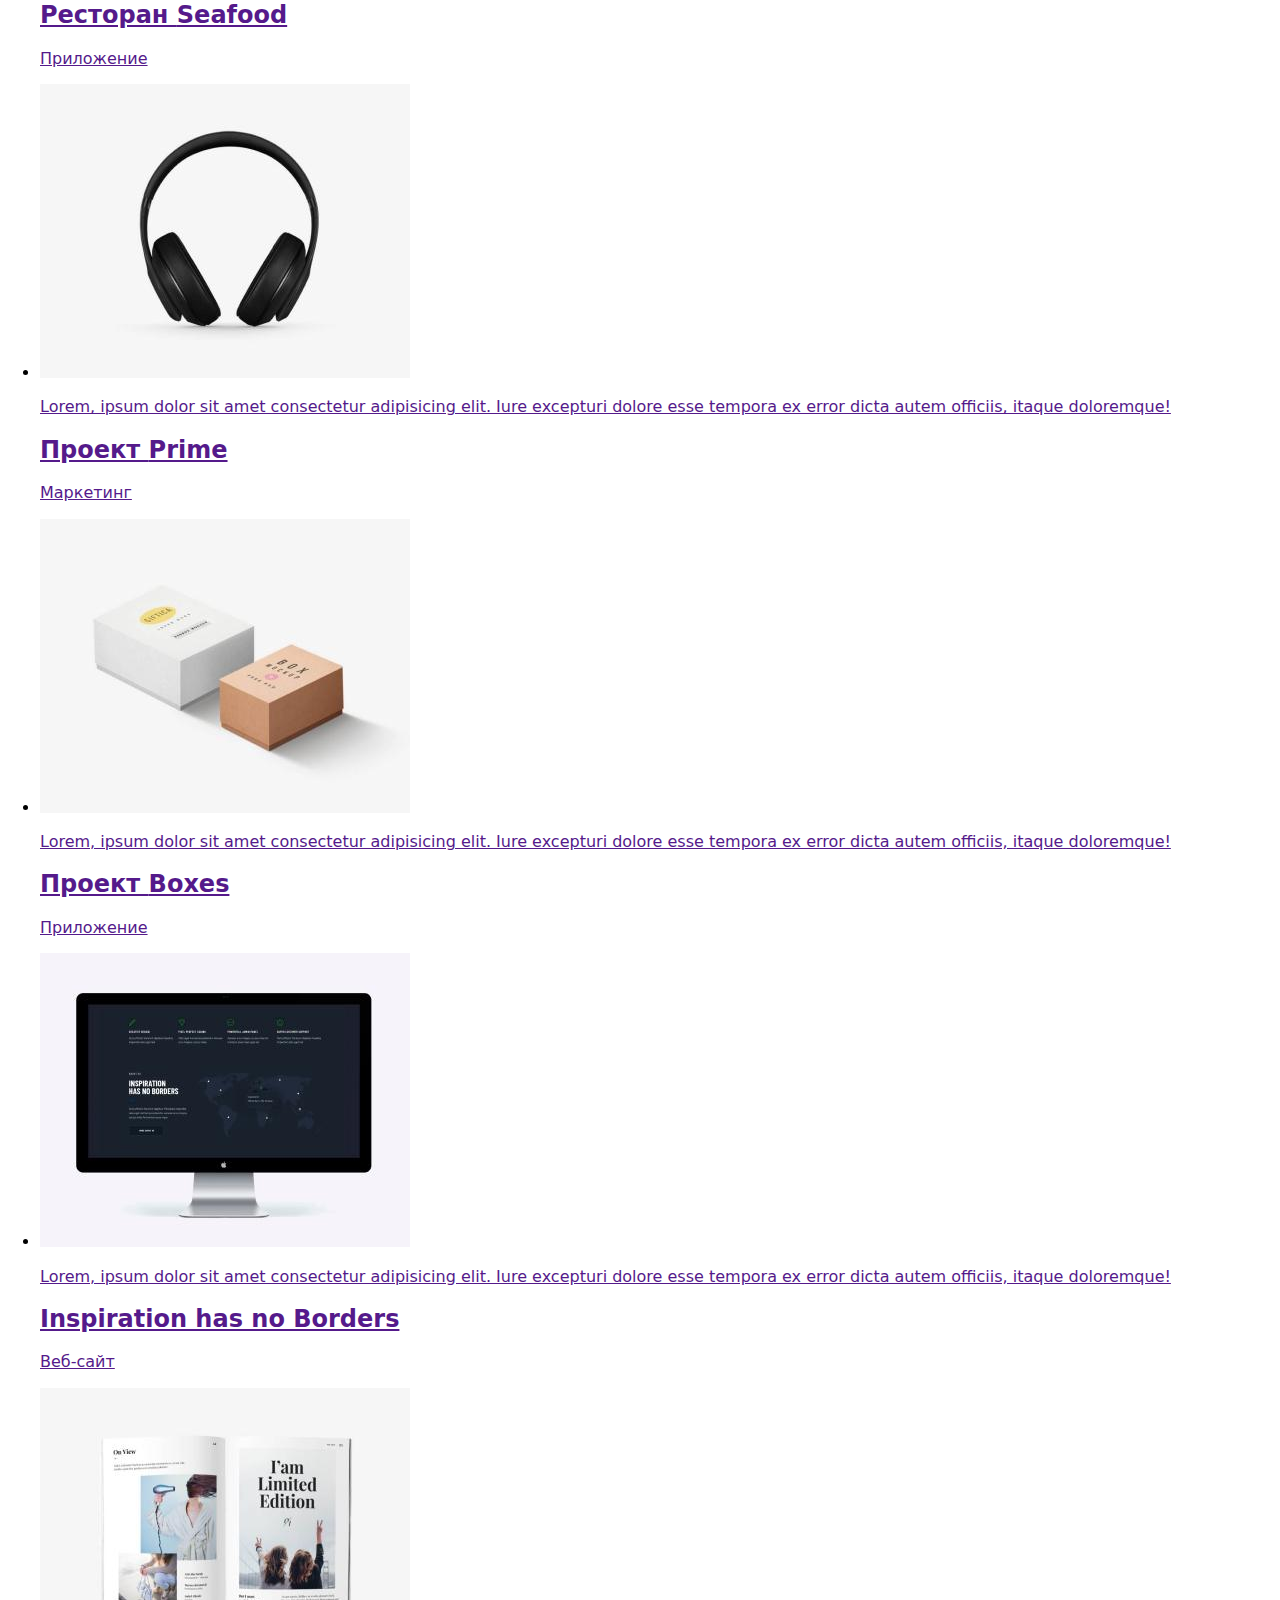
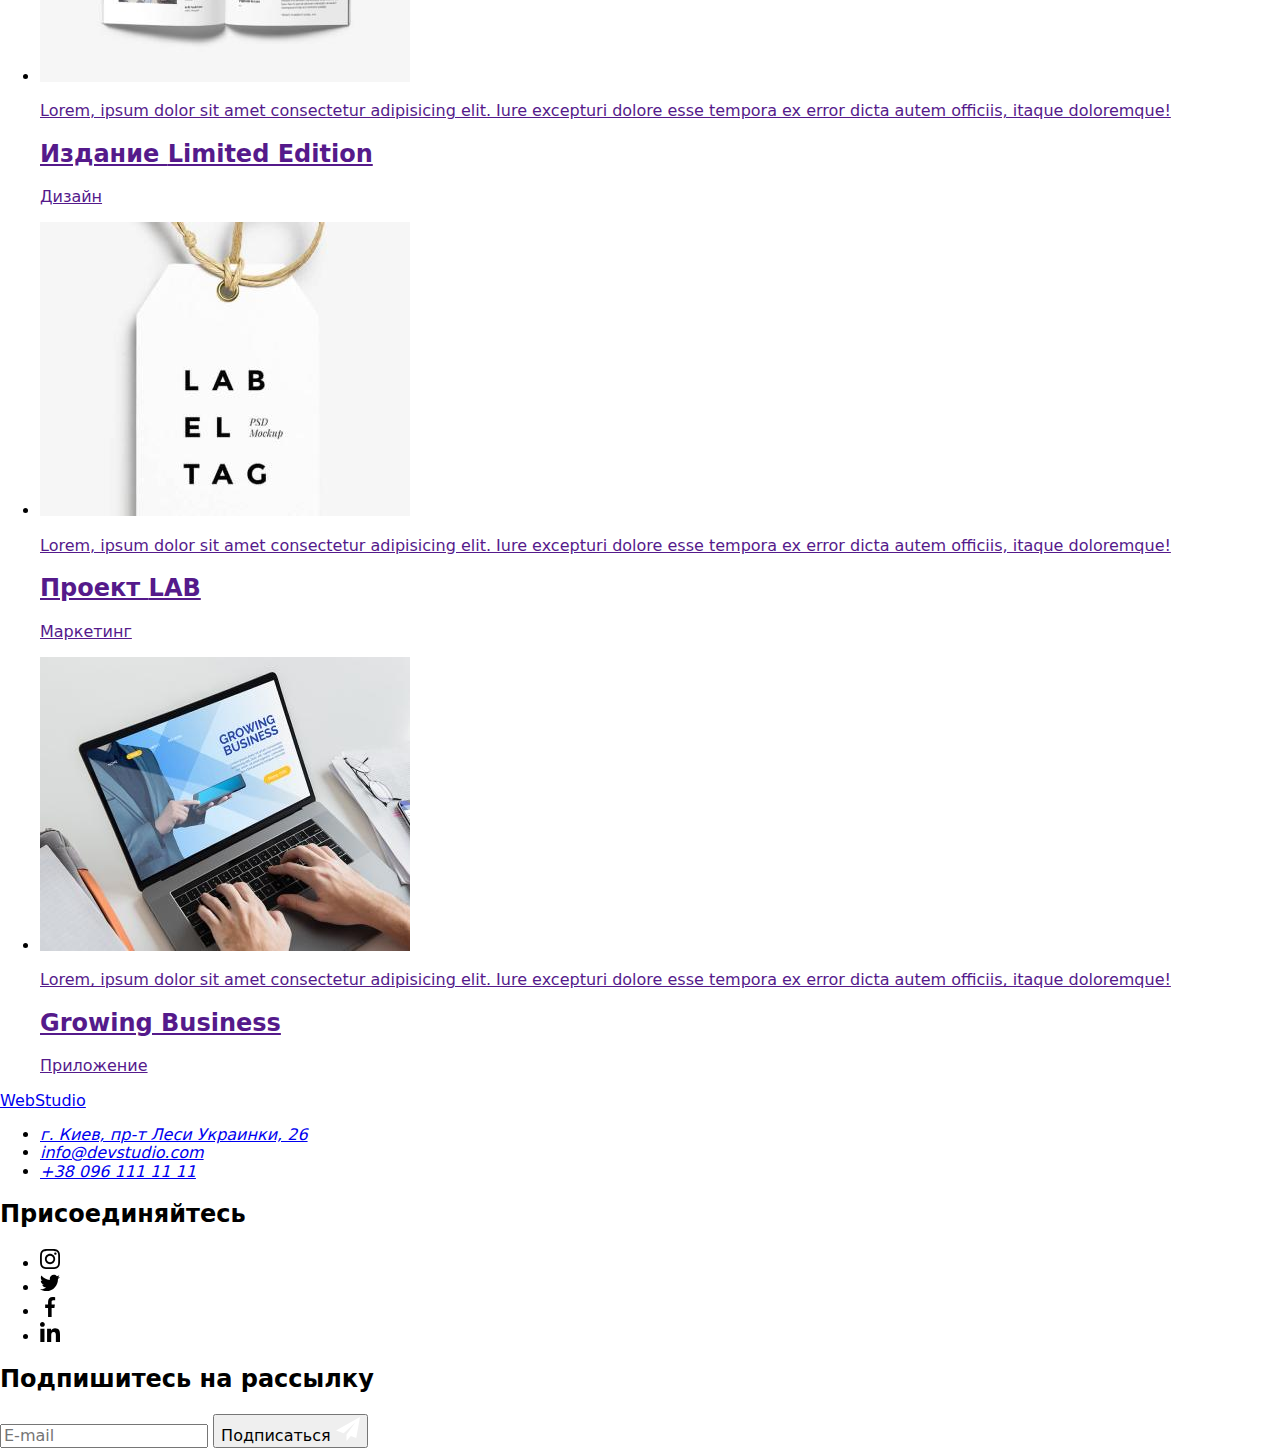
==== commit 0c30f446: "SASS added" ====
--- a/portfolio.html
+++ b/portfolio.html
@@ -15,14 +15,14 @@
       rel="stylesheet"
       href="https://cdnjs.cloudflare.com/ajax/libs/modern-normalize/1.1.0/modern-normalize.css"
     />
-    <link rel="stylesheet" href="./css/styles.css" />
+    <link rel="stylesheet" href="./dist/css/main.min.css" />
   </head>
   <body>
-    <!--Шапка сайта-->
+    <!--Page header-->
     <header class="header">
       <div class="header-container container">
-        <a href="./index.html" class="logo header__logo link"
-          >Web<span class="header__logo--black">Studio</span></a
+        <a href="./index.html" class="logo logo__header link"
+          >Web<span class="logo__header--black">Studio</span></a
         >
         <nav class="site-nav">
           <ul class="site-nav__list">
@@ -39,7 +39,7 @@
             </li>
           </ul>
         </nav>
-        <ul class="contact-list">
+        <ul class="contact">
           <li class="contact__item">
             <a class="contact__link" href="mailto:info@devstudio.com"
               ><svg class="contact__icon" width="16px" height="12px">
@@ -63,27 +63,27 @@
         </ul>
       </div>
     </header>
-    <!-- Содержимое сайта -->
+    <!-- Main content -->
     <main>
-      <!-- Портфолио -->
+      <!-- Portfolio section -->
       <section class="section">
         <div class="container">
           <h1 class="visually-hidden">Наше портфолио</h1>
-          <ul class="filter__list">
-            <li class="filter__item">
-              <button class="filter__btn" type="button">Все</button>
-            </li>
-            <li class="filter__item">
-              <button class="filter__btn" type="button">Веб-сайты</button>
-            </li>
-            <li class="filter__item">
-              <button class="filter__btn" type="button">Приложения</button>
-            </li>
-            <li class="filter__item">
-              <button class="filter__btn" type="button">Дизайн</button>
-            </li>
-            <li class="filter__item">
-              <button class="filter__btn" type="button">Маркетинг</button>
+          <ul class="pf-filter">
+            <li class="pf-filter__item">
+              <button class="pf-filter__btn" type="button">Все</button>
+            </li>
+            <li class="pf-filter__item">
+              <button class="pf-filter__btn" type="button">Веб-сайты</button>
+            </li>
+            <li class="pf-filter__item">
+              <button class="pf-filter__btn" type="button">Приложения</button>
+            </li>
+            <li class="pf-filter__item">
+              <button class="pf-filter__btn" type="button">Дизайн</button>
+            </li>
+            <li class="pf-filter__item">
+              <button class="pf-filter__btn" type="button">Маркетинг</button>
             </li>
           </ul>
           <ul class="portfolio">
@@ -292,12 +292,12 @@
         </div>
       </section>
     </main>
-    <!--Подвал сайта-->
+    <!-- Footer -->
     <footer class="footer">
       <div class="footer-container container">
         <div class="footer-address">
-          <a href="./index.html" class="logo footer__logo link"
-            >Web<span class="footer__logo--white">Studio</span></a
+          <a href="./index.html" class="logo logo__footer link"
+            >Web<span class="logo__footer--white">Studio</span></a
           >
           <address class="address">
             <ul class="address__list">
@@ -327,7 +327,7 @@
         </div>
         <div class="footer-social">
           <h2 class="footer__title">Присоединяйтесь</h2>
-          <ul class="social-list">
+          <ul class="social">
             <li class="social__item">
               <a class="social__link social__link--gray-background" href=""
                 ><svg
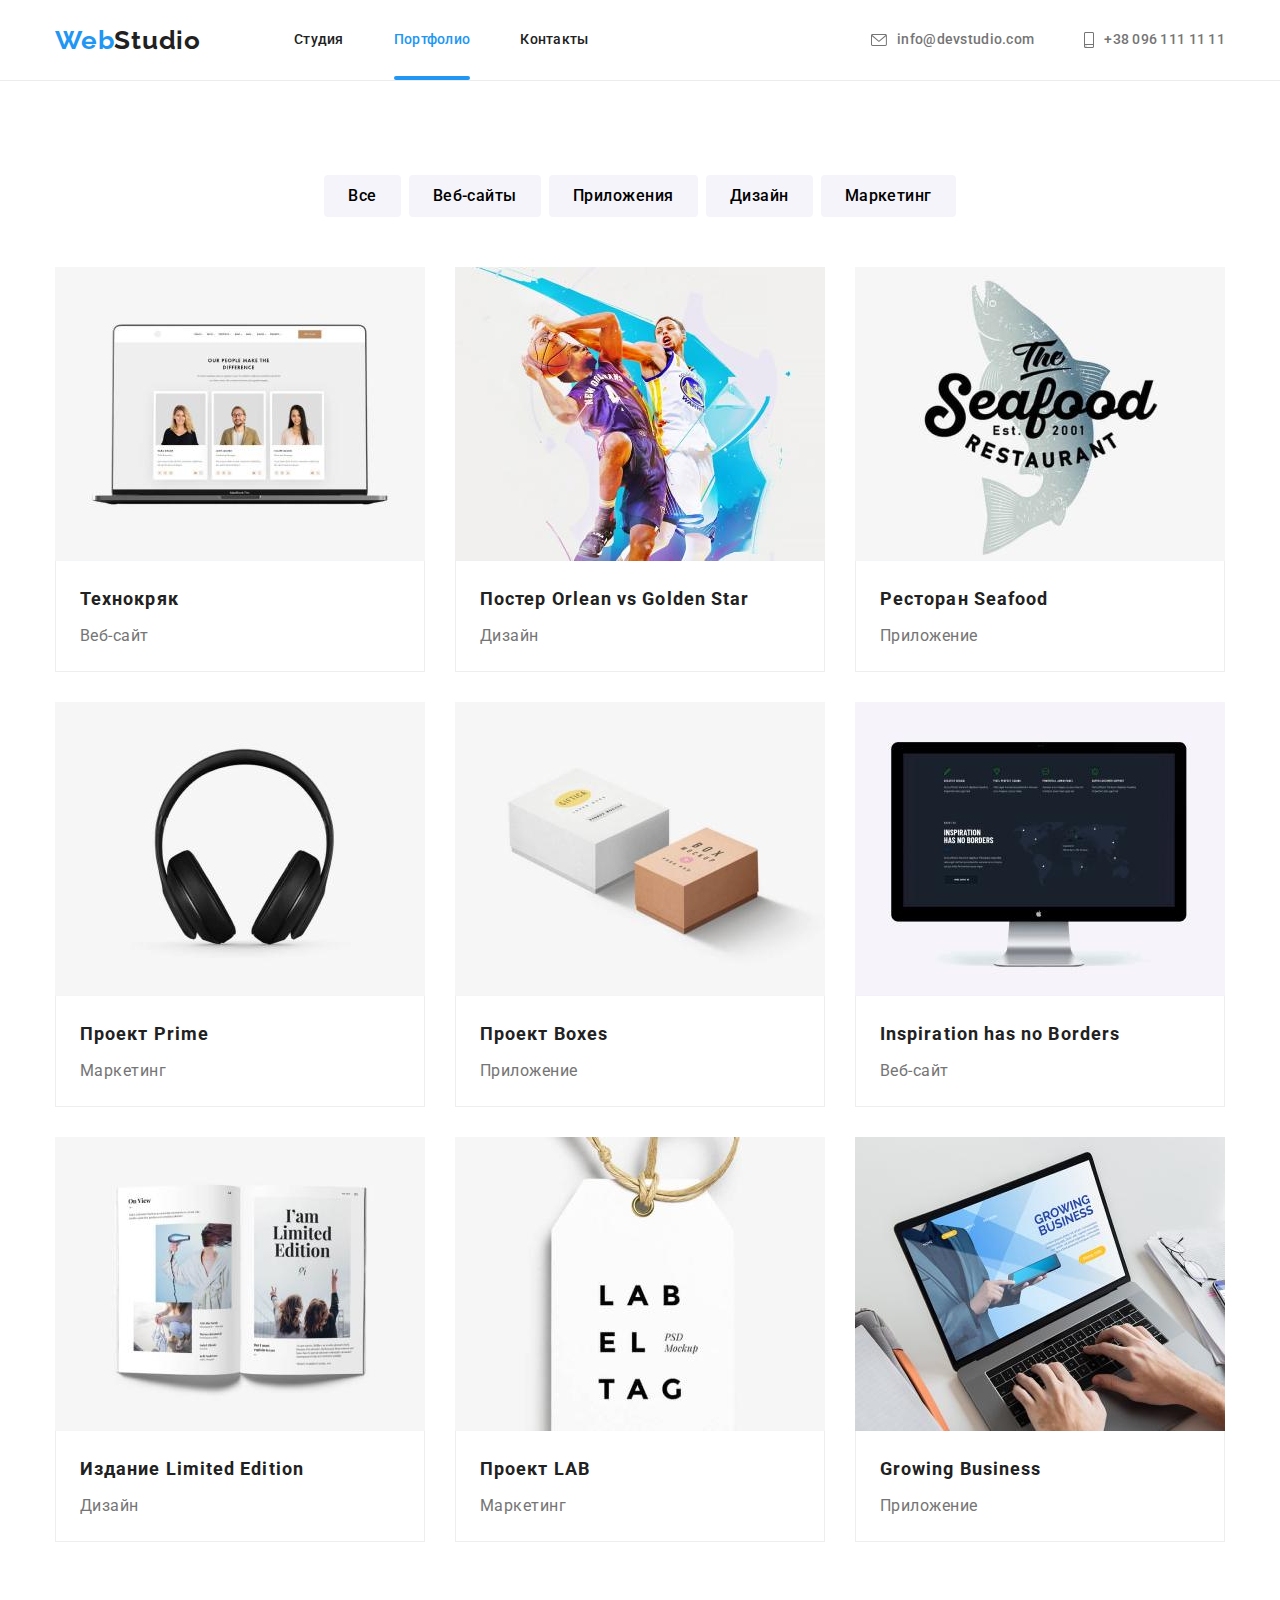
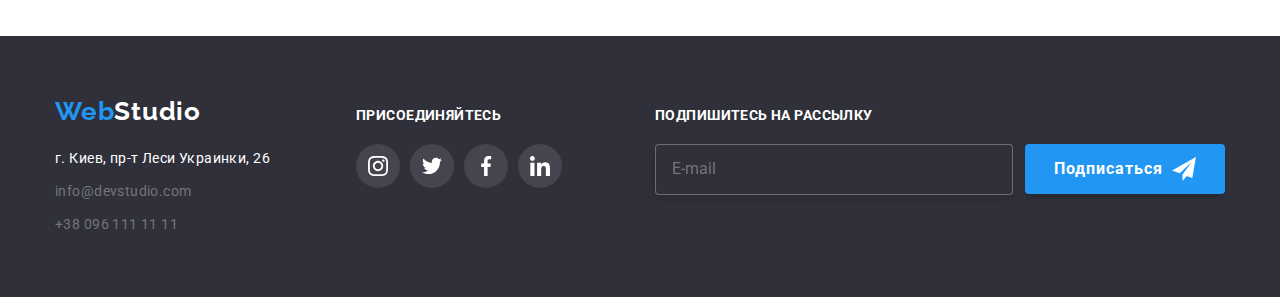
==== commit e5813e1e: "CSS fixes" ====
--- a/portfolio.html
+++ b/portfolio.html
@@ -15,7 +15,7 @@
       rel="stylesheet"
       href="https://cdnjs.cloudflare.com/ajax/libs/modern-normalize/1.1.0/modern-normalize.css"
     />
-    <link rel="stylesheet" href="./dist/css/main.min.css" />
+    <link rel="stylesheet" href="./css/main.min.css" />
   </head>
   <body>
     <!--Page header-->
--- a/css/main.min.css
+++ b/css/main.min.css
@@ -0,0 +1,2 @@
+*,*::before,*::after{-webkit-box-sizing:border-box;box-sizing:border-box}h1,h2,h3,h4,h5,h6,p,ul{padding:0;margin:0}ul{list-style:none}a{text-decoration:none}body{font-family:Roboto,sans-serif}button{cursor:pointer}.btn{font-weight:700;font-size:16px;line-height:1.88;letter-spacing:0.06em;-webkit-box-shadow:0px 4px 4px rgba(0,0,0,0.15);box-shadow:0px 4px 4px rgba(0,0,0,0.15);border-radius:4px;border:transparent;color:#fff;background-color:#2196f3;min-width:200px;height:50px;-webkit-transition:background-color 250ms cubic-bezier(0.4, 0, 0.2, 1);transition:background-color 250ms cubic-bezier(0.4, 0, 0.2, 1)}.btn:hover,.btn:focus{background-color:#188ce8}.container{width:1200px;padding-left:15px;padding-right:15px;margin-left:auto;margin-right:auto}img{display:block;max-width:100%;height:auto}.section{padding-top:94px;padding-bottom:94px}.section-title{font-weight:700;font-size:36px;line-height:1.67;letter-spacing:0.03em;color:#212121;margin-bottom:50px;text-align:center}.text-white{color:#fff}.text-grey{color:#757575}.visually-hidden{position:absolute;white-space:nowrap;width:1px;height:1px;overflow:hidden;border:0;padding:0;clip:rect(0 0 0 0);-webkit-clip-path:inset(50%);clip-path:inset(50%);margin:-1px}.logo{font-family:'raleway', sans-serif;font-weight:700;font-size:26px;line-height:1.19;letter-spacing:0.03em;color:#2196f3}.logo__header{margin-right:93px}.logo__header--black{color:#212121}.logo__footer{margin-bottom:20px;display:block}.logo__footer--white{color:#fff}.header{border-bottom:1px solid #ececec}.header-container{display:-webkit-box;display:-ms-flexbox;display:flex;-webkit-box-align:center;-ms-flex-align:center;align-items:center}.site-nav__list{display:-webkit-box;display:-ms-flexbox;display:flex}.site-nav__item:not(:last-child){margin-right:50px}.site-nav__link{font-weight:500;font-size:14px;line-height:1.14;letter-spacing:0.02em;color:#212121;display:block;padding-top:32px;padding-bottom:32px;-webkit-transition:color 250ms cubic-bezier(0.4, 0, 0.2, 1);transition:color 250ms cubic-bezier(0.4, 0, 0.2, 1)}.site-nav__link:hover,.site-nav__link:focus{color:#2196f3}.site-nav__link.current{position:relative;color:#2196f3}.site-nav__link.current::after{position:absolute;content:'';background-color:#2196f3;width:100%;height:4px;border-radius:2px;left:0;bottom:0}.contact{display:-webkit-box;display:-ms-flexbox;display:flex;margin-left:auto}.contact__item:not(:last-child){margin-right:50px}.contact__link{font-weight:500;font-size:14px;line-height:1.14;letter-spacing:0.02em;color:#757575;display:-webkit-box;display:-ms-flexbox;display:flex;-webkit-box-align:center;-ms-flex-align:center;align-items:center;padding-top:32px;padding-bottom:32px;-webkit-transition:color 250ms cubic-bezier(0.4, 0, 0.2, 1);transition:color 250ms cubic-bezier(0.4, 0, 0.2, 1)}.contact__link:hover,.contact__link:focus{color:#2196f3}.contact__icon{margin-right:10px;fill:currentColor}.overlay{padding:200px 0;max-width:1600px;margin-left:auto;margin-right:auto;background-color:#2f303a;background-image:-webkit-gradient(linear, left top, right top, from(rgba(47,48,58,0.4)), to(rgba(47,48,58,0.4))),url(../images/hero-bgd.jpg);background-image:linear-gradient(to right, rgba(47,48,58,0.4), rgba(47,48,58,0.4)),url(../images/hero-bgd.jpg);background-size:cover;background-repeat:no-repeat;background-position:center}.hero{display:-webkit-box;display:-ms-flexbox;display:flex;-webkit-box-orient:vertical;-webkit-box-direction:normal;-ms-flex-direction:column;flex-direction:column}.hero__title{display:block;font-weight:900;font-size:44px;line-height:1.5;letter-spacing:0.06em;text-transform:uppercase;color:#fff;max-width:696px;text-align:center;margin-bottom:30px;margin-left:auto;margin-right:auto}.hero__btn{display:inline-block;margin-left:auto;margin-right:auto}.methods{display:-webkit-box;display:-ms-flexbox;display:flex}.methods__item:not(:last-child){margin-right:30px}.methods__title{font-weight:700;font-size:14px;line-height:1.14;letter-spacing:0.03em;text-transform:uppercase;color:#212121;width:270px;margin-bottom:10px}.methods__info{font-size:14px;line-height:1.71;letter-spacing:0.03em;color:#757575;width:270px}.methods__icon{display:-webkit-box;display:-ms-flexbox;display:flex;width:100%;height:120px;margin-bottom:30px;background-color:#f5f4fa;border-radius:4px;-webkit-box-align:center;-ms-flex-align:center;align-items:center;-webkit-box-pack:center;-ms-flex-pack:center;justify-content:center}.activities-section{padding-top:0}.activities{display:-webkit-box;display:-ms-flexbox;display:flex;-webkit-box-pack:justify;-ms-flex-pack:justify;justify-content:space-between}.activities__item{position:relative}.activities__title{position:absolute;bottom:0;left:0;display:-webkit-box;display:-ms-flexbox;display:flex;-webkit-box-align:center;-ms-flex-align:center;align-items:center;-webkit-box-pack:center;-ms-flex-pack:center;justify-content:center;width:100%;height:70px;font-weight:700;font-size:14px;line-height:1.14;letter-spacing:0.03em;text-transform:uppercase;color:#fff;background-color:rgba(47,48,58,0.8)}.team-section{background-color:#f5f4fa}.team{display:-webkit-box;display:-ms-flexbox;display:flex}.team__item{background-color:#fff;-webkit-box-shadow:0px 1px 3px rgba(0,0,0,0.12),0px 1px 1px rgba(0,0,0,0.14),0px 2px 1px rgba(0,0,0,0.2);box-shadow:0px 1px 3px rgba(0,0,0,0.12),0px 1px 1px rgba(0,0,0,0.14),0px 2px 1px rgba(0,0,0,0.2);border-radius:0px 0px 4px 4px}.team__item:not(:last-child){margin-right:30px}.team__info{padding-top:30px;padding-bottom:30px}.team__name{font-weight:500;font-size:16px;line-height:1.19;letter-spacing:0.03em;color:#212121;text-align:center;margin-bottom:10px}.team__role{font-size:16px;line-height:1.19;letter-spacing:0.03em;color:#757575;text-align:center;margin-bottom:16px}.social{display:-webkit-box;display:-ms-flexbox;display:flex;-webkit-box-align:center;-ms-flex-align:center;align-items:center;-webkit-box-pack:center;-ms-flex-pack:center;justify-content:center}.social__item{width:44px;height:44px;border-radius:50%}.social__item:not(:last-child){margin-right:10px}.social__link{display:-webkit-box;display:-ms-flexbox;display:flex;width:100%;height:100%;border-radius:50%;-webkit-box-align:center;-ms-flex-align:center;align-items:center;-webkit-box-pack:center;-ms-flex-pack:center;justify-content:center;-webkit-transition:background-color 250ms cubic-bezier(0.4, 0, 0.2, 1);transition:background-color 250ms cubic-bezier(0.4, 0, 0.2, 1)}.social__link:hover,.social__link:focus{background-color:#2196f3}.social__link:hover .social-icon,.social__link:focus .social-icon{fill:#fff}.social__icon{fill:#afb1b8;-webkit-transition:fill 250ms cubic-bezier(0.4, 0, 0.2, 1);transition:fill 250ms cubic-bezier(0.4, 0, 0.2, 1)}.clients{display:-webkit-box;display:-ms-flexbox;display:flex;-webkit-box-pack:justify;-ms-flex-pack:justify;justify-content:space-between}.clients__item{display:block;height:92px}.clients__link{display:-webkit-box;display:-ms-flexbox;display:flex;-webkit-box-pack:center;-ms-flex-pack:center;justify-content:center;-webkit-box-align:center;-ms-flex-align:center;align-items:center;width:170px;height:92px;border:1px solid #afb1b8;border-radius:4px;-webkit-transition:border 250ms cubic-bezier(0.4, 0, 0.2, 1);transition:border 250ms cubic-bezier(0.4, 0, 0.2, 1)}.clients__link:hover,.clients__link:focus{border:1px solid #2196f3}.clients__link:hover .clients__logo,.clients__link:focus .clients__logo{fill:#2196f3}.clients__logo{fill:#afb1b8;-webkit-transition:fill 250ms cubic-bezier(0.4, 0, 0.2, 1);transition:fill 250ms cubic-bezier(0.4, 0, 0.2, 1)}.pf-filter{display:-webkit-box;display:-ms-flexbox;display:flex;-webkit-box-pack:center;-ms-flex-pack:center;justify-content:center;margin-bottom:50px}.pf-filter__item:not(:last-child){margin-right:8px}.pf-filter__btn{display:inline-block;font-weight:500;font-size:16px;line-height:1.63;letter-spacing:0.03em;color:var(--primary-font-color);background-color:#f5f4fa;padding:6px 22px;border-radius:4px;border-color:transparent;-webkit-transition:background-color 250ms cubic-bezier(0.4, 0, 0.2, 1),color 250ms cubic-bezier(0.4, 0, 0.2, 1),-webkit-box-shadow 250ms cubic-bezier(0.4, 0, 0.2, 1);transition:background-color 250ms cubic-bezier(0.4, 0, 0.2, 1),color 250ms cubic-bezier(0.4, 0, 0.2, 1),-webkit-box-shadow 250ms cubic-bezier(0.4, 0, 0.2, 1);transition:background-color 250ms cubic-bezier(0.4, 0, 0.2, 1),color 250ms cubic-bezier(0.4, 0, 0.2, 1),box-shadow 250ms cubic-bezier(0.4, 0, 0.2, 1);transition:background-color 250ms cubic-bezier(0.4, 0, 0.2, 1),color 250ms cubic-bezier(0.4, 0, 0.2, 1),box-shadow 250ms cubic-bezier(0.4, 0, 0.2, 1),-webkit-box-shadow 250ms cubic-bezier(0.4, 0, 0.2, 1)}.pf-filter__btn:focus,.pf-filter__btn:hover{color:#fff;background-color:#2196f3;-webkit-box-shadow:0px 3px 1px rgba(0,0,0,0.1),0px 1px 2px rgba(0,0,0,0.08),0px 2px 2px rgba(0,0,0,0.12);box-shadow:0px 3px 1px rgba(0,0,0,0.1),0px 1px 2px rgba(0,0,0,0.08),0px 2px 2px rgba(0,0,0,0.12)}.portfolio{display:-webkit-box;display:-ms-flexbox;display:flex;-ms-flex-wrap:wrap;flex-wrap:wrap}.portfolio__item{width:calc((100% - 60px) / 3);margin-right:30px;margin-bottom:30px;background:#fff}.portfolio__item:nth-child(3n){margin-right:0}.portfolio__item:nth-last-child(-n+3){margin-bottom:0}.portfolio__link{display:block}.portfolio__link:hover,.portfolio__link:focus{-webkit-box-shadow:0px 1px 1px rgba(0,0,0,0.12),0px 4px 4px rgba(0,0,0,0.06),1px 4px 6px rgba(0,0,0,0.16);box-shadow:0px 1px 1px rgba(0,0,0,0.12),0px 4px 4px rgba(0,0,0,0.06),1px 4px 6px rgba(0,0,0,0.16)}.portfolio__link:hover .portfolio__card-overview,.portfolio__link:focus .portfolio__card-overview{-webkit-transform:translateY(0);transform:translateY(0)}.portfolio__card-wrap{position:relative;overflow:hidden}.portfolio__card-overview{display:block;overflow:hidden;position:absolute;bottom:0;left:0;width:100%;height:100%;padding:63px 24px;font-weight:400;font-size:18px;line-height:1.56;letter-spacing:0.03em;color:#fff;background-color:rgba(33,150,243,0.9);-webkit-transform:translateY(100%);transform:translateY(100%);-webkit-transition:-webkit-transform 250ms cubic-bezier(0.4, 0, 0.2, 1);transition:-webkit-transform 250ms cubic-bezier(0.4, 0, 0.2, 1);transition:transform 250ms cubic-bezier(0.4, 0, 0.2, 1);transition:transform 250ms cubic-bezier(0.4, 0, 0.2, 1), -webkit-transform 250ms cubic-bezier(0.4, 0, 0.2, 1)}.portfolio__card{border-left:1px solid #eee;border-right:1px solid #eee;border-bottom:1px solid #eee;padding:20px 24px}.portfolio__title{font-weight:700;font-size:18px;line-height:2;letter-spacing:0.06em;color:#212121;margin-bottom:4px}.portfolio__text{font-size:16px;line-height:1.88;letter-spacing:0.03em;color:#757575}.footer{background-color:#2f303a;padding:60px 0}.footer-container{display:-webkit-box;display:-ms-flexbox;display:flex;-webkit-box-align:baseline;-ms-flex-align:baseline;align-items:baseline}.footer-address{-webkit-box-flex:1;-ms-flex-positive:1;flex-grow:1;margin-right:70px}.address__link{font-size:14px;font-style:normal;line-height:1.71;letter-spacing:0.03em;display:block;-webkit-transition:color 250ms cubic-bezier(0.4, 0, 0.2, 1);transition:color 250ms cubic-bezier(0.4, 0, 0.2, 1)}.address__link:hover,.address__link:focus{color:#2196f3}.address__item:not(:last-child){margin-bottom:9px}.footer-social{margin-right:93px}.footer__title{font-weight:700;font-size:14px;line-height:1.14;letter-spacing:0.03em;text-transform:uppercase;color:#fff;margin-bottom:20px}.social__icon--white{fill:#fff}.social__link--gray-background{background-color:rgba(255,255,255,0.1)}.subscribe__form{display:-webkit-box;display:-ms-flexbox;display:flex;-webkit-box-align:center;-ms-flex-align:center;align-items:center}.subscribe__email-field{margin-right:12px}.subscribe__email-input{min-width:358px;min-height:50px;padding:15px 16px;-webkit-box-align:center;-ms-flex-align:center;align-items:center;-webkit-box-pack:center;-ms-flex-pack:center;justify-content:center;color:#fff;border:1px solid rgba(255,255,255,0.3);-webkit-box-sizing:border-box;box-sizing:border-box;-webkit-filter:drop-shadow(0px 4px 4px rgba(0,0,0,0.15));filter:drop-shadow(0px 4px 4px rgba(0,0,0,0.15));border-radius:4px;background:#2f303a;-webkit-transition:border-color 250ms cubic-bezier(0.4, 0, 0.2, 1);transition:border-color 250ms cubic-bezier(0.4, 0, 0.2, 1)}.subscribe__email-input:focus{outline:none;border-color:#2196f3}.subscribe__button{display:-webkit-box;display:-ms-flexbox;display:flex;-webkit-box-align:center;-ms-flex-align:center;align-items:center;-webkit-box-pack:justify;-ms-flex-pack:justify;justify-content:space-between;padding:10px 29px}.backdrop{position:fixed;top:0;left:0;width:100%;height:100%;background-color:rgba(0,0,0,0.2);z-index:2;opacity:1;-webkit-transition:opacity 250ms cubic-bezier(0.4, 0, 0.2, 1);transition:opacity 250ms cubic-bezier(0.4, 0, 0.2, 1)}.backdrop.is-hidden{opacity:0;pointer-events:none}.backdrop.is-hidden .modal{-webkit-transform:translate(-50%, -50%) scale(0.5);transform:translate(-50%, -50%) scale(0.5)}.modal{position:absolute;top:50%;left:50%;-webkit-transform:translate(-50%, -50%) scale(1);transform:translate(-50%, -50%) scale(1);-webkit-transition:-webkit-transform 250ms cubic-bezier(0.4, 0, 0.2, 1);transition:-webkit-transform 250ms cubic-bezier(0.4, 0, 0.2, 1);transition:transform 250ms cubic-bezier(0.4, 0, 0.2, 1);transition:transform 250ms cubic-bezier(0.4, 0, 0.2, 1), -webkit-transform 250ms cubic-bezier(0.4, 0, 0.2, 1);min-width:528px;min-height:581px;background-color:#fff;-webkit-box-shadow:0px 1px 3px rgba(0,0,0,0.12),0px 1px 1px rgba(0,0,0,0.14),0px 2px 1px rgba(0,0,0,0.2);box-shadow:0px 1px 3px rgba(0,0,0,0.12),0px 1px 1px rgba(0,0,0,0.14),0px 2px 1px rgba(0,0,0,0.2);border-radius:4px}.modal__close-btn{cursor:pointer;display:-webkit-box;display:-ms-flexbox;display:flex;-webkit-box-pack:center;-ms-flex-pack:center;justify-content:center;-webkit-box-align:center;-ms-flex-align:center;align-items:center;position:absolute;top:8px;right:8px;height:30px;width:30px;border-radius:50%;border:1px solid rgba(0,0,0,0.1);background-color:#fff}.modal__close-btn:hover .modal__close-btn-icon,.modal__close-btn:focus .modal__close-btn-icon{fill:#2196f3}.modal__close-btn-icon{fill:black;-webkit-transition:fill 250ms cubic-bezier(0.4, 0, 0.2, 1);transition:fill 250ms cubic-bezier(0.4, 0, 0.2, 1)}.modal__form{display:-webkit-box;display:-ms-flexbox;display:flex;-webkit-box-orient:vertical;-webkit-box-direction:normal;-ms-flex-direction:column;flex-direction:column;padding:40px}.modal__form-header{font-weight:700;font-size:20px;line-height:1.15;text-align:center;letter-spacing:0.03em;margin-bottom:12px;color:#212121}.modal__form-wrapper{position:relative;margin-top:4px;display:block}.modal__form-input{width:100%;height:40px;padding-left:38px;border:1px solid rgba(33,33,33,0.2);border-radius:4px;-webkit-transition:border-color 250ms cubic-bezier(0.4, 0, 0.2, 1);transition:border-color 250ms cubic-bezier(0.4, 0, 0.2, 1)}.modal__form-input:focus{outline:none;border-color:#2196f3}.modal__form-input:focus+.modal__form-icon{fill:#2196f3}.modal__form-field{position:relative;font-size:12px;line-height:1.17;letter-spacing:0.01em;color:#757575;margin-bottom:10px}.modal__form-icon{display:inline-block;position:absolute;top:50%;left:15px;-webkit-transform:translateY(-50%);transform:translateY(-50%);-webkit-transition:fill 250ms cubic-bezier(0.4, 0, 0.2, 1);transition:fill 250ms cubic-bezier(0.4, 0, 0.2, 1)}.modal__form-comment{display:block;padding:12px 16px;margin-top:4px;width:100%;min-height:120px;border:1px solid rgba(33,33,33,0.2);border-radius:4px;resize:none;overflow:auto;-webkit-transition:border-color 250ms cubic-bezier(0.4, 0, 0.2, 1);transition:border-color 250ms cubic-bezier(0.4, 0, 0.2, 1)}.modal__form-comment:focus{outline:none;border-color:#2196f3}.modal__form-comment::-webkit-input-placeholder{font-size:14px;line-height:1.14;letter-spacing:0.01em;color:rgba(117,117,117,0.5)}.modal__form-comment:-ms-input-placeholder{font-size:14px;line-height:1.14;letter-spacing:0.01em;color:rgba(117,117,117,0.5)}.modal__form-comment::-ms-input-placeholder{font-size:14px;line-height:1.14;letter-spacing:0.01em;color:rgba(117,117,117,0.5)}.modal__form-comment::placeholder{font-size:14px;line-height:1.14;letter-spacing:0.01em;color:rgba(117,117,117,0.5)}.modal__form-checkbox-label{display:-webkit-box;display:-ms-flexbox;display:flex;-webkit-box-align:center;-ms-flex-align:center;align-items:center;-webkit-box-pack:center;-ms-flex-pack:center;justify-content:center;margin-top:10px;margin-bottom:30px;font-size:14px;line-height:1.71;letter-spacing:0.03em;color:#757575}.modal__form-checkbox-label::before{content:'';display:inline-block;width:16px;height:15px;border:2px solid #303030;cursor:pointer;border-radius:2px;margin-right:7px;-webkit-transition:border-color 250ms cubic-bezier(0.4, 0, 0.2, 1) background-color 250ms cubic-bezier(0.4, 0, 0.2, 1);transition:border-color 250ms cubic-bezier(0.4, 0, 0.2, 1) background-color 250ms cubic-bezier(0.4, 0, 0.2, 1)}.modal__form-checkbox:checked+.modal__form-checkbox-label::before{background-color:#2196f3;background-image:url("../images/icon-check.svg");background-position:center;border-color:#2196f3}.modal__terms-text{text-decoration:underline;color:#2196f3;margin-left:5px}.modal__submit-btn{display:block;margin-right:auto;margin-left:auto}
+/*# sourceMappingURL=main.min.css.map */